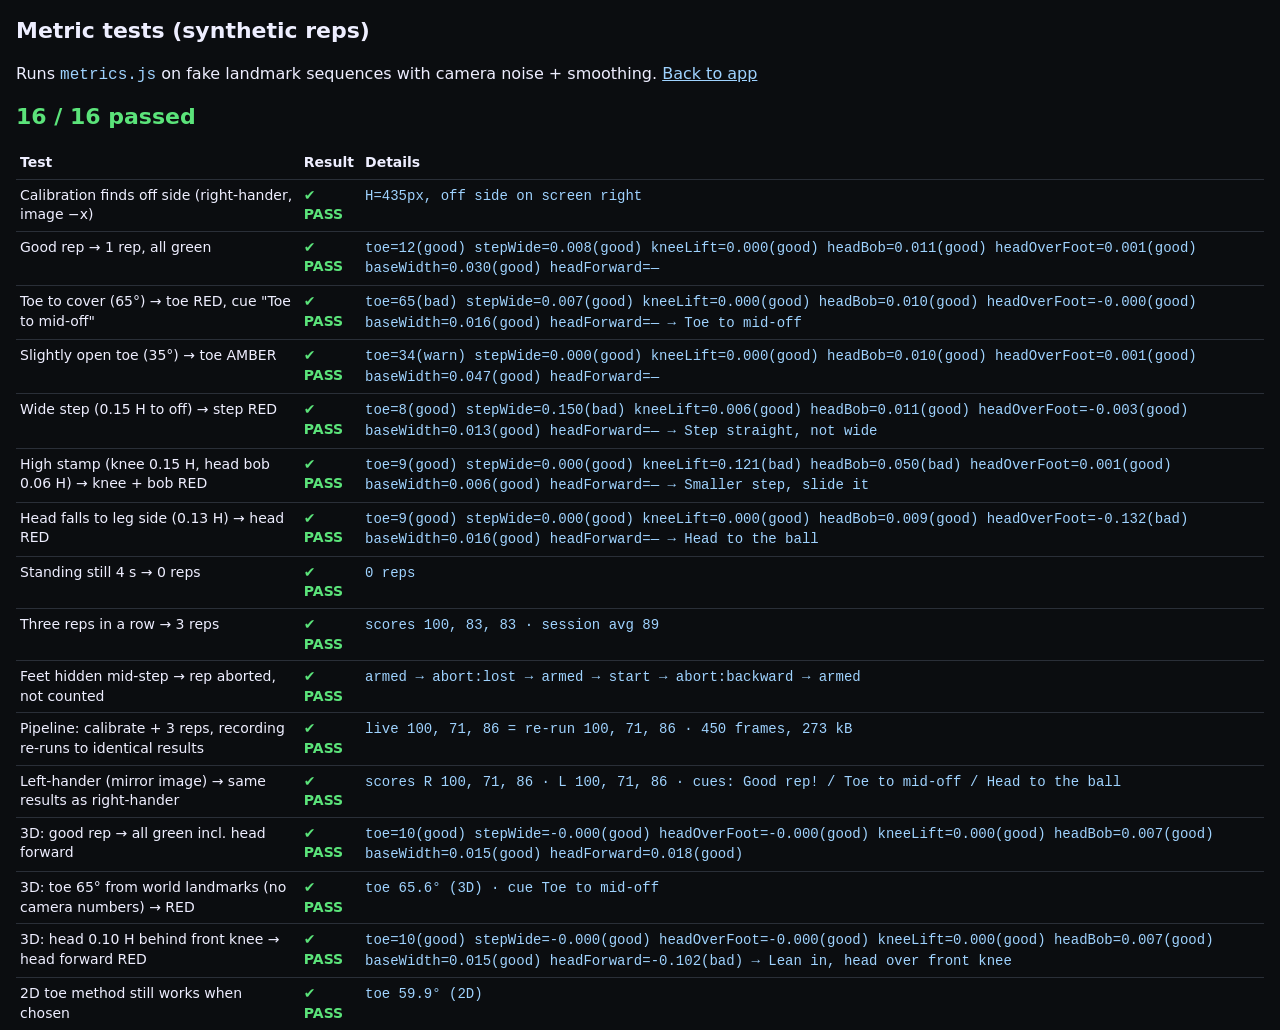
==== test.html @ 79d271a1 "Measure toe angle in 3D and add a head-forward check - Toe angle now uses MediaPipe world landmarks " ====
<!doctype html>
<html lang="en">
<head>
<meta charset="utf-8">
<meta name="viewport" content="width=device-width, initial-scale=1">
<title>Shadow Mirror — metric tests</title>
<style>
  body { font: 16px/1.4 system-ui, sans-serif; background: #0b0d10; color: #eef; margin: 0; padding: 16px; }
  h1 { font-size: 22px; margin: 0 0 6px; }
  #sum { font-size: 22px; font-weight: 700; margin: 10px 0 14px; }
  table { border-collapse: collapse; width: 100%; font-size: 14px; }
  td, th { border-bottom: 1px solid #2a2f38; padding: 6px 4px; text-align: left; vertical-align: top; }
  .pass { color: #5be37a; font-weight: 700; }
  .fail { color: #ff5a5a; font-weight: 700; }
  code { color: #9fd3ff; }
  a { color: #9fd3ff; }
</style>
</head>
<body>
<h1>Metric tests (synthetic reps)</h1>
<p>Runs <code>metrics.js</code> on fake landmark sequences with camera noise + smoothing. <a href="./">Back to app</a></p>
<div id="sum">Running…</div>
<table><thead><tr><th>Test</th><th>Result</th><th>Details</th></tr></thead><tbody id="rows"></tbody></table>

<script type="module">
import { cloneDefaults } from './config.js';
import { LandmarkSmoother, LM } from './pose.js';
import { RepDetector, computeBaseline, computeRepMetrics, summarizeSession, METRICS } from './metrics.js';
import { Pipeline, Recorder, runRecording, quantizeRaw, quantizeWorld, quantizeTime, compactResult } from './pipeline.js';

const W = 480, H_IMG = 640, FPS = 30;
const cfg = cloneDefaults();
const K = cfg.camHeightM / cfg.camDistM;

// seeded random so results are repeatable
let seed = 7;
const rnd = () => { seed = (seed * 16807) % 2147483647; return seed / 2147483647; };
const gauss = () => { let u = 0, v = 0; while (!u) u = rnd(); while (!v) v = rnd(); return Math.sqrt(-2 * Math.log(u)) * Math.cos(2 * Math.PI * v); };
const smooth = (x) => { x = Math.max(0, Math.min(1, x)); return x * x * (3 - 2 * x); };
const lerp = (a, b, t) => a + (b - a) * t;

// Right-hander stance in the RAW camera image: off side is image −x.
const OFF = -1;
const STANCE = {
  nose: [250, 130], lsh: [245, 200], rsh: [256, 205], lhip: [245, 330], rhip: [256, 335],
  lknee: [240, 430], rknee: [258, 415], lank: [238, 520], rank: [260, 495],
};
const FOOT_L = 38;  // foot length in px (sideways scale)
const HEIGHT = ((525 + 499) / 2 - 130) / 0.88; // matches metrics.js body-height formula

/** one pose; ph = step progress 0..1; opts = fault sizes (in H or degrees) */
function pose(ph, o, visKill = false) {
  const s = smooth(ph), bump = Math.sin(Math.PI * Math.max(0, Math.min(1, ph)));
  const fwd = 40 * s;                          // px towards camera (down the image)
  const lat = (o.lat || 0) * HEIGHT * OFF * s; // sideways (+lat = off side)
  const liftAnk = (0.03 + 0.6 * (o.knee || 0.02)) * HEIGHT * bump;
  const liftKnee = (o.knee || 0.02) * HEIGHT * bump;
  const lank = [STANCE.lank[0] + lat, STANCE.lank[1] + fwd - liftAnk];
  const lknee = [STANCE.lknee[0] + lat * 0.9, STANCE.lknee[1] + fwd * 0.5 - liftKnee];
  // foot angle: 90° (stance, toe to off) → o.toe at landing
  const phi = (lerp(90, o.toe ?? 10, s) * Math.PI) / 180;
  const fdx = Math.sin(phi) * FOOT_L * OFF, fdy = Math.cos(phi) * FOOT_L * K;
  const lheel = [lank[0] - fdx * 0.37, lank[1] + 5 - fdy * 0.37];
  const ltoe = [lheel[0] + fdx, lheel[1] + fdy];
  const footMid = (lknee[0] + lank[0]) / 2;
  const noseX0 = STANCE.nose[0];
  const noseX1 = footMid + (o.head ?? 0.0) * HEIGHT * OFF;
  const nose = [lerp(noseX0, noseX1, s), STANCE.nose[1] + 10 * s - (o.bob || 0) * HEIGHT * bump];
  const shift = nose[0] - noseX0;
  const P = {
    0: nose, 11: [STANCE.lsh[0] + shift * 0.8, STANCE.lsh[1] + 8 * s], 12: [STANCE.rsh[0] + shift * 0.8, STANCE.rsh[1] + 8 * s],
    23: [STANCE.lhip[0] + shift * 0.5, STANCE.lhip[1] + 10 * s], 24: [STANCE.rhip[0] + shift * 0.5, STANCE.rhip[1] + 8 * s],
    25: lknee, 26: STANCE.rknee, 27: lank, 28: STANCE.rank,
    29: lheel, 30: [274, 499], 31: ltoe, 32: [236, 502],
  };
  const out = [];
  for (let i = 0; i < 33; i++) {
    const p = P[i] || [nose[0] + ((i % 5) - 2) * 6, nose[1] + 20 + i];
    out.push({ x: (p[0] + gauss() * 1.5) / W, y: (p[1] + gauss() * 1.5) / H_IMG, visibility: visKill && i >= 25 ? 0.1 : 0.95 });
  }
  return out;
}

/**
 * MediaPipe-style WORLD landmarks (metres, origin between the hips, y down,
 * smaller z = closer to the camera) for the same pose. Front foot turns from
 * 90° (stance, toe to the off side) to o.toe; head ends o.lean H ahead of the knee.
 */
const BODY_M = 1.75;
function worldPose(ph, o) {
  const s = smooth(ph);
  const img = (p) => [((p[0] - 250) / HEIGHT) * BODY_M, ((p[1] - 330) / HEIGHT) * BODY_M];
  const phi = (lerp(90, o.toe ?? 10, s) * Math.PI) / 180;
  const heelZ = -0.30 * s, kneeZ = -0.22 * s;
  const noseZ = kneeZ - (o.lean ?? 0.02) * BODY_M * s;
  const P = {};
  for (const [i, p] of Object.entries({ 0: STANCE.nose, 11: STANCE.lsh, 12: STANCE.rsh, 23: STANCE.lhip, 24: STANCE.rhip,
    25: STANCE.lknee, 26: STANCE.rknee, 27: STANCE.lank, 28: STANCE.rank, 29: [STANCE.lank[0], 525], 30: [274, 499], 31: [STANCE.lank[0] - 38, 522], 32: [236, 502] })) {
    const [x, y] = img(p); P[i] = { x, y, z: 0 };
  }
  P[0].z = noseZ; P[25].z = kneeZ; P[27].z = heelZ + 0.05; P[29].z = heelZ;
  P[31] = { x: P[29].x + Math.sin(phi) * 0.25 * OFF, y: P[29].y, z: heelZ - Math.cos(phi) * 0.25 };
  const out = [];
  for (let i = 0; i < 33; i++) {
    const p = P[i] || { x: 0, y: -0.5, z: 0 };
    out.push({ x: p.x + gauss() * 0.005, y: p.y + gauss() * 0.005, z: p.z + gauss() * 0.01 });
  }
  return out;
}

/** timeline = list of segments [{type:'still'|'step'|'back', dur, opts}] */
function makeFrames(timeline, killAt = null) {
  const frames = [];
  let t = 0, ph = 0, opts = {};
  const sm = new LandmarkSmoother(cfg.smoothing);
  for (const seg of timeline) {
    if (seg.opts) opts = seg.opts;
    const n = Math.round(seg.dur * FPS);
    for (let i = 0; i < n; i++) {
      if (seg.type === 'step') ph = (i + 1) / n;
      if (seg.type === 'back') ph = 1 - (i + 1) / n;
      const kill = killAt && t >= killAt[0] && t < killAt[1];
      const raw = pose(ph, opts, kill);
      const lm = sm.apply(raw, t, W, H_IMG);
      const ok = [0, 23, 24, 25, 27, 29, 31].every((k) => lm[k].v >= cfg.visibilityMin);
      frames.push({ t, lm, ok, w: W, h: H_IMG });
      t += 1 / FPS;
    }
  }
  return frames;
}

function run(timeline, killAt) {
  const frames = makeFrames(timeline, killAt);
  const calib = frames.filter((f) => f.t < 0.9);
  const base = computeBaseline(calib, cfg);
  const det = new RepDetector(cfg, base.heightPx);
  const reps = [], events = [];
  for (const f of frames) {
    const e = det.update(f);
    if (!e) continue;
    events.push(e.type + (e.reason ? ':' + e.reason : ''));
    if (e.type === 'rep') reps.push(computeRepMetrics(e.rep, base, cfg));
  }
  return { base, reps, events };
}

const oneRep = (opts) => [
  { type: 'still', dur: 1.2, opts }, { type: 'step', dur: 0.45 }, { type: 'still', dur: 1.0 },
  { type: 'back', dur: 0.45 }, { type: 'still', dur: 1.0 },
];

const fmt = (m) => Object.entries(m).map(([k, v]) => v ? `${k}=${v.value.toFixed(k === 'toe' ? 0 : 3)}(${v.grade})` : `${k}=—`).join(' ');

const tests = [];
function test(name, fn) { tests.push({ name, fn }); }
function expect(cond, msg) { if (!cond) throw new Error(msg); }

test('Calibration finds off side (right-hander, image −x)', () => {
  const { base } = run(oneRep({}));
  expect(base.offSign === -1 && base.offSource === 'feet', `offSign=${base.offSign} (${base.offSource})`);
  return `H=${base.heightPx.toFixed(0)}px, off side on screen ${base.offScreenSide}`;
});

test('Good rep → 1 rep, all green', () => {
  const { reps, events } = run(oneRep({ toe: 10, lat: 0.01, knee: 0.02, bob: 0.005, head: 0.0 }));
  expect(reps.length === 1, `reps=${reps.length} events=${events}`);
  const r = reps[0];
  const bad = Object.entries(r.metrics).filter(([, v]) => v && v.grade !== 'good');
  expect(!bad.length, 'not green: ' + fmt(r.metrics));
  expect(r.cue === 'Good rep!', 'cue=' + r.cue);
  return fmt(r.metrics);
});

test('Toe to cover (65°) → toe RED, cue "Toe to mid-off"', () => {
  const { reps } = run(oneRep({ toe: 65, lat: 0.01, knee: 0.02, bob: 0.005 }));
  expect(reps.length === 1, 'reps=' + reps.length);
  const r = reps[0];
  expect(r.metrics.toe.grade === 'bad', fmt(r.metrics));
  expect(Math.abs(r.metrics.toe.value - 65) < 10, 'angle off by >10°: ' + r.metrics.toe.value.toFixed(1));
  expect(r.cue === 'Toe to mid-off', 'cue=' + r.cue);
  return fmt(r.metrics) + ' → ' + r.cue;
});

test('Slightly open toe (35°) → toe AMBER', () => {
  const { reps } = run(oneRep({ toe: 35 }));
  expect(reps.length === 1, 'reps=' + reps.length);
  expect(reps[0].metrics.toe.grade === 'warn', fmt(reps[0].metrics));
  return fmt(reps[0].metrics);
});

test('Wide step (0.15 H to off) → step RED', () => {
  const { reps } = run(oneRep({ toe: 10, lat: 0.15, head: 0 }));
  expect(reps.length === 1, 'reps=' + reps.length);
  const r = reps[0];
  expect(r.metrics.stepWide.grade === 'bad' && r.metrics.stepWide.dir === 'off', fmt(r.metrics));
  expect(r.cue === 'Step straight, not wide', 'cue=' + r.cue);
  return fmt(r.metrics) + ' → ' + r.cue;
});

test('High stamp (knee 0.15 H, head bob 0.06 H) → knee + bob RED', () => {
  const { reps } = run(oneRep({ toe: 10, knee: 0.15, bob: 0.06 }));
  expect(reps.length === 1, 'reps=' + reps.length);
  const r = reps[0];
  expect(r.metrics.kneeLift.grade === 'bad', fmt(r.metrics));
  expect(r.metrics.headBob.grade === 'bad', fmt(r.metrics));
  expect(r.cue === 'Smaller step, slide it', 'cue=' + r.cue);
  return fmt(r.metrics) + ' → ' + r.cue;
});

test('Head falls to leg side (0.13 H) → head RED', () => {
  const { reps } = run(oneRep({ toe: 10, head: -0.13 }));
  expect(reps.length === 1, 'reps=' + reps.length);
  const r = reps[0];
  expect(r.metrics.headOverFoot.grade === 'bad' && r.metrics.headOverFoot.dir === 'leg', fmt(r.metrics));
  expect(r.cue === 'Head to the ball', 'cue=' + r.cue);
  return fmt(r.metrics) + ' → ' + r.cue;
});

test('Standing still 4 s → 0 reps', () => {
  const { reps } = run([{ type: 'still', dur: 4, opts: {} }]);
  expect(reps.length === 0, 'reps=' + reps.length);
  return '0 reps';
});

test('Three reps in a row → 3 reps', () => {
  const tl = [...oneRep({ toe: 10 }), ...oneRep({ toe: 60 }), ...oneRep({ toe: 10, lat: 0.15 })];
  const { reps, events } = run(tl);
  expect(reps.length === 3, `reps=${reps.length} events=${events}`);
  const s = summarizeSession(reps.map((r) => ({ ...r })));
  return `scores ${reps.map((r) => r.score).join(', ')} · session avg ${s.avgScore}`;
});

test('Feet hidden mid-step → rep aborted, not counted', () => {
  const { reps, events } = run(oneRep({ toe: 10 }), [1.35, 1.6]);
  expect(reps.length === 0, `reps=${reps.length} events=${events}`);
  expect(events.some((e) => e.startsWith('abort')), 'no abort: ' + events);
  return events.join(' → ');
});

// ---------------------------------------------------------------------------
// Full pipeline tests (calibration → reps), as the live app runs it.
// ---------------------------------------------------------------------------
const IDS = METRICS.map((m) => m.id);
const MIRROR = { 1: 4, 2: 5, 3: 6, 7: 8, 9: 10, 11: 12, 13: 14, 15: 16, 17: 18, 19: 20, 21: 22, 23: 24, 25: 26, 27: 28, 29: 30, 31: 32 };
for (const [a, b] of Object.entries(MIRROR)) MIRROR[b] = +a;
/** A left-hander is the mirror image of a right-hander: swap left/right points and flip x. */
const mirrorRaw = (raw) => raw.map((_, i) => { const p = raw[MIRROR[i] ?? i]; return { ...p, x: 1 - p.x }; });
const mirrorWorld = (w) => w.map((_, i) => { const p = w[MIRROR[i] ?? i]; return { ...p, x: -p.x }; });

/** Raw (unsmoothed) frames for a timeline, like MediaPipe would give. */
function rawFrames(timeline) {
  const out = [];
  let t = 0, ph = 0, opts = {};
  for (const seg of timeline) {
    if (seg.opts) opts = seg.opts;
    const n = Math.round(seg.dur * FPS);
    for (let i = 0; i < n; i++) {
      if (seg.type === 'step') ph = (i + 1) / n;
      if (seg.type === 'back') ph = 1 - (i + 1) / n;
      out.push({ t: quantizeTime(t), raw: quantizeRaw(pose(ph, opts)), world: quantizeWorld(worldPose(ph, opts)) });
      t += 1 / FPS;
    }
  }
  return out;
}
function runPipeline(frames, settings, rec = null) {
  const p = new Pipeline(settings);
  const res = [];
  let calibrated = null;
  for (const f of frames) {
    if (rec) rec.frame(f.raw, f.world, f.t, W, H_IMG);
    const o = p.push(f.raw, f.world, f.t, W, H_IMG);
    if (o.calibrated) calibrated = o.calibrated;
    if (o.result) { const c = compactResult(o.result, IDS); res.push({ t: f.t, ...c }); if (rec) rec.result(f.t, c); }
  }
  return { res, calibrated };
}
const SESSION = [{ type: 'still', dur: 2.6, opts: {} },
  ...oneRep({ toe: 10 }), ...oneRep({ toe: 60, lat: 0.12 }), ...oneRep({ toe: 15, head: -0.12 })];

test('Pipeline: calibrate + 3 reps, recording re-runs to identical results', () => {
  seed = 11;
  const frames = rawFrames(SESSION);
  const rec = new Recorder(cfg);
  const live = runPipeline(frames, cfg, rec);
  expect(live.calibrated, 'never calibrated');
  expect(live.res.length === 3, 'reps=' + live.res.length);
  const file = JSON.parse(JSON.stringify(rec.data)); // as if saved and loaded again
  const again = runRecording(file, IDS, null);
  expect(again.results.length === 3, 're-run reps=' + again.results.length);
  for (let i = 0; i < 3; i++) {
    const a = live.res[i], b = again.results[i];
    expect(JSON.stringify(a.metrics) === JSON.stringify(b.metrics) && a.t === b.t, `rep ${i + 1} differs`);
  }
  return `live ${live.res.map((r) => r.score).join(', ')} = re-run ${again.results.map((r) => r.score).join(', ')} · ${rec.frameCount} frames, ${JSON.stringify(rec.data).length >> 10} kB`;
});

test('Left-hander (mirror image) → same results as right-hander', () => {
  seed = 11;
  const frames = rawFrames(SESSION);
  const right = runPipeline(frames, cfg);
  const lcfg = cloneDefaults(); lcfg.handedness = 'left';
  const left = runPipeline(frames.map((f) => ({ t: f.t, raw: mirrorRaw(f.raw), world: mirrorWorld(f.world) })), lcfg);
  expect(left.calibrated && left.calibrated.offSign === 1 && left.calibrated.offSource === 'feet', 'left offSign=' + (left.calibrated && left.calibrated.offSign));
  expect(left.res.length === right.res.length, `reps L=${left.res.length} R=${right.res.length}`);
  for (let i = 0; i < right.res.length; i++) {
    for (const id of IDS) {
      const a = right.res[i].metrics[id], b = left.res[i].metrics[id];
      expect(!!a === !!b, `${id} missing on one side`);
      if (a) expect(a.g === b.g && Math.abs(a.v - b.v) < 0.002 + Math.abs(a.v) * 0.01, `rep ${i + 1} ${id}: R ${a.v}/${a.g} vs L ${b.v}/${b.g}`);
    }
  }
  return `scores R ${right.res.map((r) => r.score).join(', ')} · L ${left.res.map((r) => r.score).join(', ')} · cues: ${left.res.map((r) => r.cue).join(' / ')}`;
});

const pipeOne = (opts, settings = cfg) => { seed = 21; return runPipeline(rawFrames([{ type: 'still', dur: 2.6, opts: {} }, ...oneRep(opts)]), settings).res; };
const fmtc = (m) => Object.entries(m).map(([k, v]) => v ? `${k}=${(+v.v).toFixed(k === 'toe' ? 0 : 3)}(${v.g})` : `${k}=—`).join(' ');

test('3D: good rep → all green incl. head forward', () => {
  const r = pipeOne({ toe: 10, lean: 0.02 });
  expect(r.length === 1, 'reps=' + r.length);
  const bad = Object.entries(r[0].metrics).filter(([, v]) => v && v.g !== 'good');
  expect(!bad.length, 'not green: ' + fmtc(r[0].metrics));
  expect(r[0].metrics.headForward, 'headForward not measured');
  return fmtc(r[0].metrics);
});

test('3D: toe 65° from world landmarks (no camera numbers) → RED', () => {
  const c = cloneDefaults(); c.camHeightM = 1.9; c.camDistM = 2.0; // wrong 2D numbers must not matter in 3D
  const r = pipeOne({ toe: 65 }, c);
  expect(r.length === 1, 'reps=' + r.length);
  const t = r[0].metrics.toe;
  expect(t.g === 'bad' && Math.abs(t.v - 65) < 8, `toe=${t.v} ${t.g}`);
  return `toe ${t.v.toFixed(1)}° (3D) · cue ${r[0].cue}`;
});

test('3D: head 0.10 H behind front knee → head forward RED', () => {
  const r = pipeOne({ toe: 10, lean: -0.10 });
  expect(r.length === 1, 'reps=' + r.length);
  const h = r[0].metrics.headForward;
  expect(h && h.g === 'bad' && h.v < -0.07, 'headForward=' + JSON.stringify(h));
  expect(r[0].cue === 'Lean in, head over front knee', 'cue=' + r[0].cue);
  return fmtc(r[0].metrics) + ' → ' + r[0].cue;
});

test('2D toe method still works when chosen', () => {
  const c = cloneDefaults(); c.toeMethod = '2d';
  const r = pipeOne({ toe: 65 }, c);
  expect(r.length === 1 && r[0].metrics.toe.g === 'bad', 'toe=' + JSON.stringify(r[0] && r[0].metrics.toe));
  return `toe ${r[0].metrics.toe.v.toFixed(1)}° (2D)`;
});

const rows = document.getElementById('rows');
let pass = 0;
for (const t of tests) {
  let ok = true, detail = '';
  try { detail = t.fn() || ''; } catch (e) { ok = false; detail = e.message; console.error(t.name, e); }
  if (ok) pass++;
  const tr = document.createElement('tr');
  tr.innerHTML = `<td>${t.name}</td><td class="${ok ? 'pass' : 'fail'}">${ok ? '✔ PASS' : '✘ FAIL'}</td><td><code></code></td>`;
  tr.querySelector('code').textContent = detail;
  rows.appendChild(tr);
}
const sum = document.getElementById('sum');
sum.textContent = `${pass} / ${tests.length} passed`;
sum.className = pass === tests.length ? 'pass' : 'fail';
document.title = `${pass === tests.length ? 'PASS' : 'FAIL'} ${pass}/${tests.length}`;
</script>
</body>
</html>
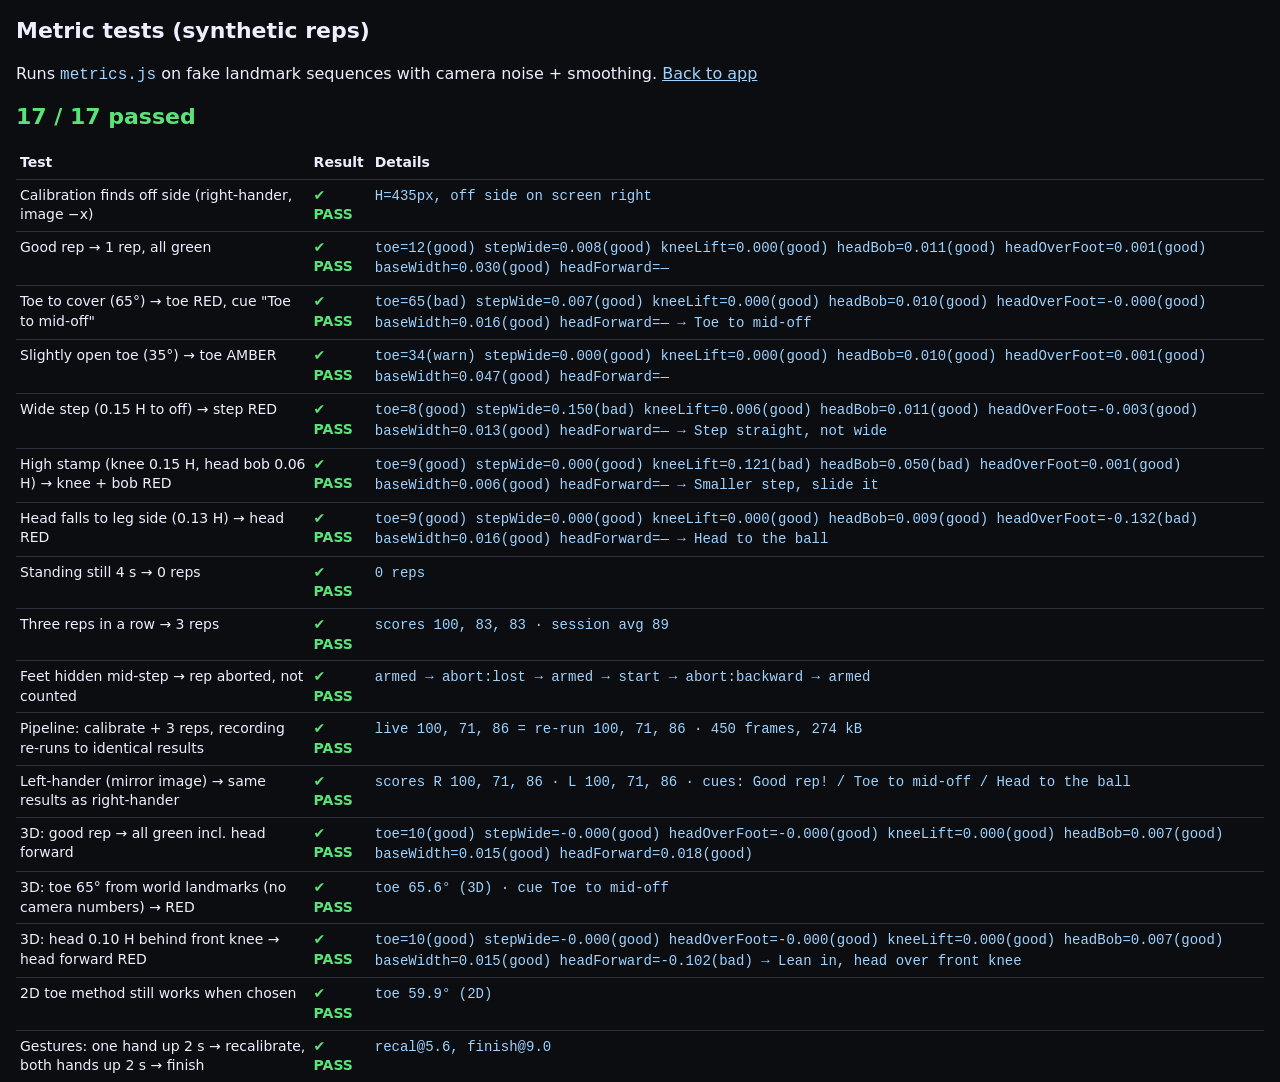
==== commit fe5c8d56: "Back camera option and hands-free use - Settings → Camera: Front or Back. Back is sharper in dim lig" ====
--- a/test.html
+++ b/test.html
@@ -351,6 +351,29 @@
   return `toe ${r[0].metrics.toe.v.toFixed(1)}° (2D)`;
 });
 
+test('Gestures: one hand up 2 s → recalibrate, both hands up 2 s → finish', () => {
+  seed = 31;
+  const frames = rawFrames([{ type: 'still', dur: 2.6, opts: {} }, { type: 'still', dur: 7, opts: {} }]);
+  const raise = (f, both) => { const n = f.raw[0]; f.raw[16] = { ...f.raw[16], y: n.y - 0.08, visibility: 0.95 }; if (both) f.raw[15] = { ...f.raw[15], y: n.y - 0.08, visibility: 0.95 }; };
+  for (const f of frames) {
+    if (f.t >= 3.5 && f.t < 6.0) raise(f, false);   // one hand: recalibrate
+    if (f.t >= 7.0 && f.t < 9.5) raise(f, true);    // both: finish
+  }
+  const p = new Pipeline(cfg);
+  const fired = [];
+  for (const f of frames) {
+    const o = p.push(f.raw, f.world, f.t, W, H_IMG);
+    if (o.gesture && o.gesture.fire) fired.push(`${o.gesture.kind}@${f.t.toFixed(1)}`);
+  }
+  expect(fired.length === 2 && fired[0].startsWith('recal') && fired[1].startsWith('finish'), 'fired: ' + fired.join(', '));
+  const off = cloneDefaults(); off.gestures = false;
+  const p2 = new Pipeline(off);
+  let any = false;
+  for (const f of frames) { const o = p2.push(f.raw, f.world, f.t, W, H_IMG); if (o.gesture) any = true; }
+  expect(!any, 'gesture fired with gestures off');
+  return fired.join(', ');
+});
+
 const rows = document.getElementById('rows');
 let pass = 0;
 for (const t of tests) {
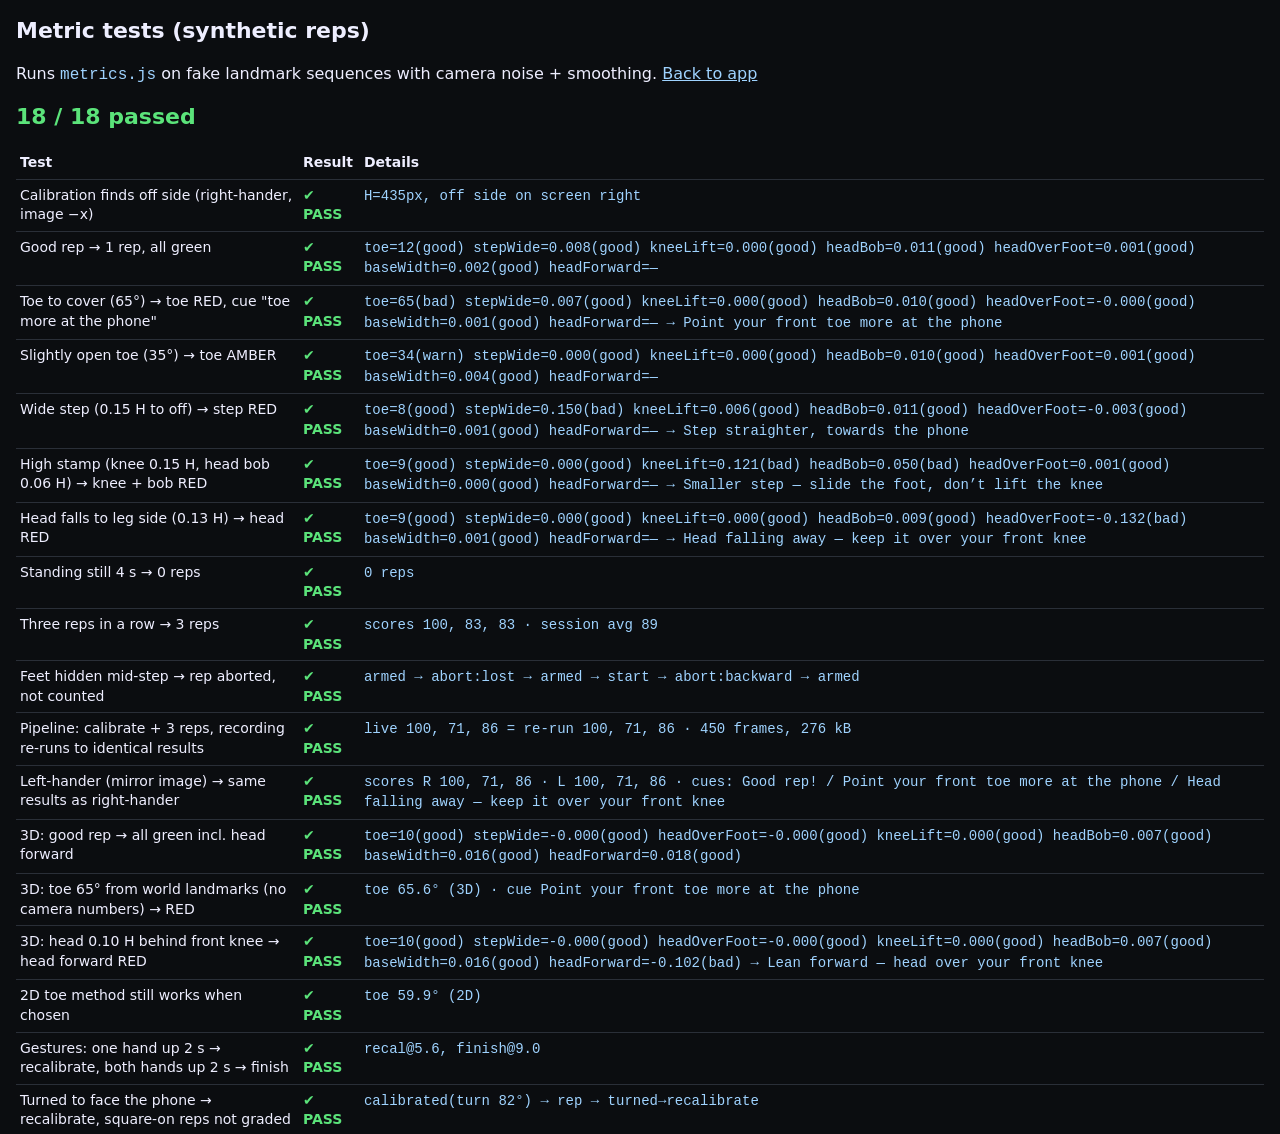
==== commit 1c4ea310: "Fixes from the first real recording: side-on check, clearer cues, 3D base From the 31 Oct session (1" ====
--- a/test.html
+++ b/test.html
@@ -99,6 +99,10 @@
     const [x, y] = img(p); P[i] = { x, y, z: 0 };
   }
   P[0].z = noseZ; P[25].z = kneeZ; P[27].z = heelZ + 0.05; P[29].z = heelZ;
+  // side-on stance: front (left) shoulder nearer the camera; o.square = chest turned to the camera
+  P[11].z = o.square ? 0 : -0.16; P[12].z = o.square ? 0 : 0.16;
+  if (o.square) { P[11].x = 0.18; P[12].x = -0.18; }
+  P[28].z = 0.25; // back ankle behind the front one
   P[31] = { x: P[29].x + Math.sin(phi) * 0.25 * OFF, y: P[29].y, z: heelZ - Math.cos(phi) * 0.25 };
   const out = [];
   for (let i = 0; i < 33; i++) {
@@ -172,13 +176,13 @@
   return fmt(r.metrics);
 });
 
-test('Toe to cover (65°) → toe RED, cue "Toe to mid-off"', () => {
+test('Toe to cover (65°) → toe RED, cue "toe more at the phone"', () => {
   const { reps } = run(oneRep({ toe: 65, lat: 0.01, knee: 0.02, bob: 0.005 }));
   expect(reps.length === 1, 'reps=' + reps.length);
   const r = reps[0];
   expect(r.metrics.toe.grade === 'bad', fmt(r.metrics));
   expect(Math.abs(r.metrics.toe.value - 65) < 10, 'angle off by >10°: ' + r.metrics.toe.value.toFixed(1));
-  expect(r.cue === 'Toe to mid-off', 'cue=' + r.cue);
+  expect(r.cue === 'Point your front toe more at the phone', 'cue=' + r.cue);
   return fmt(r.metrics) + ' → ' + r.cue;
 });
 
@@ -194,7 +198,7 @@
   expect(reps.length === 1, 'reps=' + reps.length);
   const r = reps[0];
   expect(r.metrics.stepWide.grade === 'bad' && r.metrics.stepWide.dir === 'off', fmt(r.metrics));
-  expect(r.cue === 'Step straight, not wide', 'cue=' + r.cue);
+  expect(r.cue === 'Step straighter, towards the phone', 'cue=' + r.cue);
   return fmt(r.metrics) + ' → ' + r.cue;
 });
 
@@ -204,7 +208,7 @@
   const r = reps[0];
   expect(r.metrics.kneeLift.grade === 'bad', fmt(r.metrics));
   expect(r.metrics.headBob.grade === 'bad', fmt(r.metrics));
-  expect(r.cue === 'Smaller step, slide it', 'cue=' + r.cue);
+  expect(r.cue === 'Smaller step — slide the foot, don’t lift the knee', 'cue=' + r.cue);
   return fmt(r.metrics) + ' → ' + r.cue;
 });
 
@@ -213,7 +217,7 @@
   expect(reps.length === 1, 'reps=' + reps.length);
   const r = reps[0];
   expect(r.metrics.headOverFoot.grade === 'bad' && r.metrics.headOverFoot.dir === 'leg', fmt(r.metrics));
-  expect(r.cue === 'Head to the ball', 'cue=' + r.cue);
+  expect(r.cue === 'Head falling away — keep it over your front knee', 'cue=' + r.cue);
   return fmt(r.metrics) + ' → ' + r.cue;
 });
 
@@ -340,7 +344,7 @@
   expect(r.length === 1, 'reps=' + r.length);
   const h = r[0].metrics.headForward;
   expect(h && h.g === 'bad' && h.v < -0.07, 'headForward=' + JSON.stringify(h));
-  expect(r[0].cue === 'Lean in, head over front knee', 'cue=' + r[0].cue);
+  expect(r[0].cue === 'Lean forward — head over your front knee', 'cue=' + r[0].cue);
   return fmtc(r[0].metrics) + ' → ' + r[0].cue;
 });
 
@@ -372,6 +376,27 @@
   for (const f of frames) { const o = p2.push(f.raw, f.world, f.t, W, H_IMG); if (o.gesture) any = true; }
   expect(!any, 'gesture fired with gestures off');
   return fired.join(', ');
+});
+
+test('Turned to face the phone → recalibrate, square-on reps not graded', () => {
+  seed = 41;
+  const side = rawFrames([{ type: 'still', dur: 2.6, opts: {} }, ...oneRep({ toe: 10 })]);
+  const sq = rawFrames([{ type: 'still', dur: 3, opts: { square: true } }, ...oneRep({ toe: 10, square: true })]);
+  const t0 = side[side.length - 1].t + 1 / FPS;
+  const frames = side.concat(sq.map((f) => ({ ...f, t: quantizeTime(f.t + t0) })));
+  const p = new Pipeline(cfg);
+  const log = [];
+  let reps = 0;
+  for (const f of frames) {
+    const o = p.push(f.raw, f.world, f.t, W, H_IMG);
+    if (o.calibrated) log.push(`calibrated(turn ${o.calibrated.turn.toFixed(0)}°)`);
+    if (o.turned) log.push('turned→recalibrate');
+    if (o.result) { reps++; log.push('rep'); }
+  }
+  expect(reps === 1, 'reps=' + reps + ' ' + log.join(' → '));
+  expect(log.includes('turned→recalibrate'), log.join(' → '));
+  expect(p.phase !== 'live', 'calibrated while square-on: ' + log.join(' → '));
+  return log.join(' → ');
 });
 
 const rows = document.getElementById('rows');
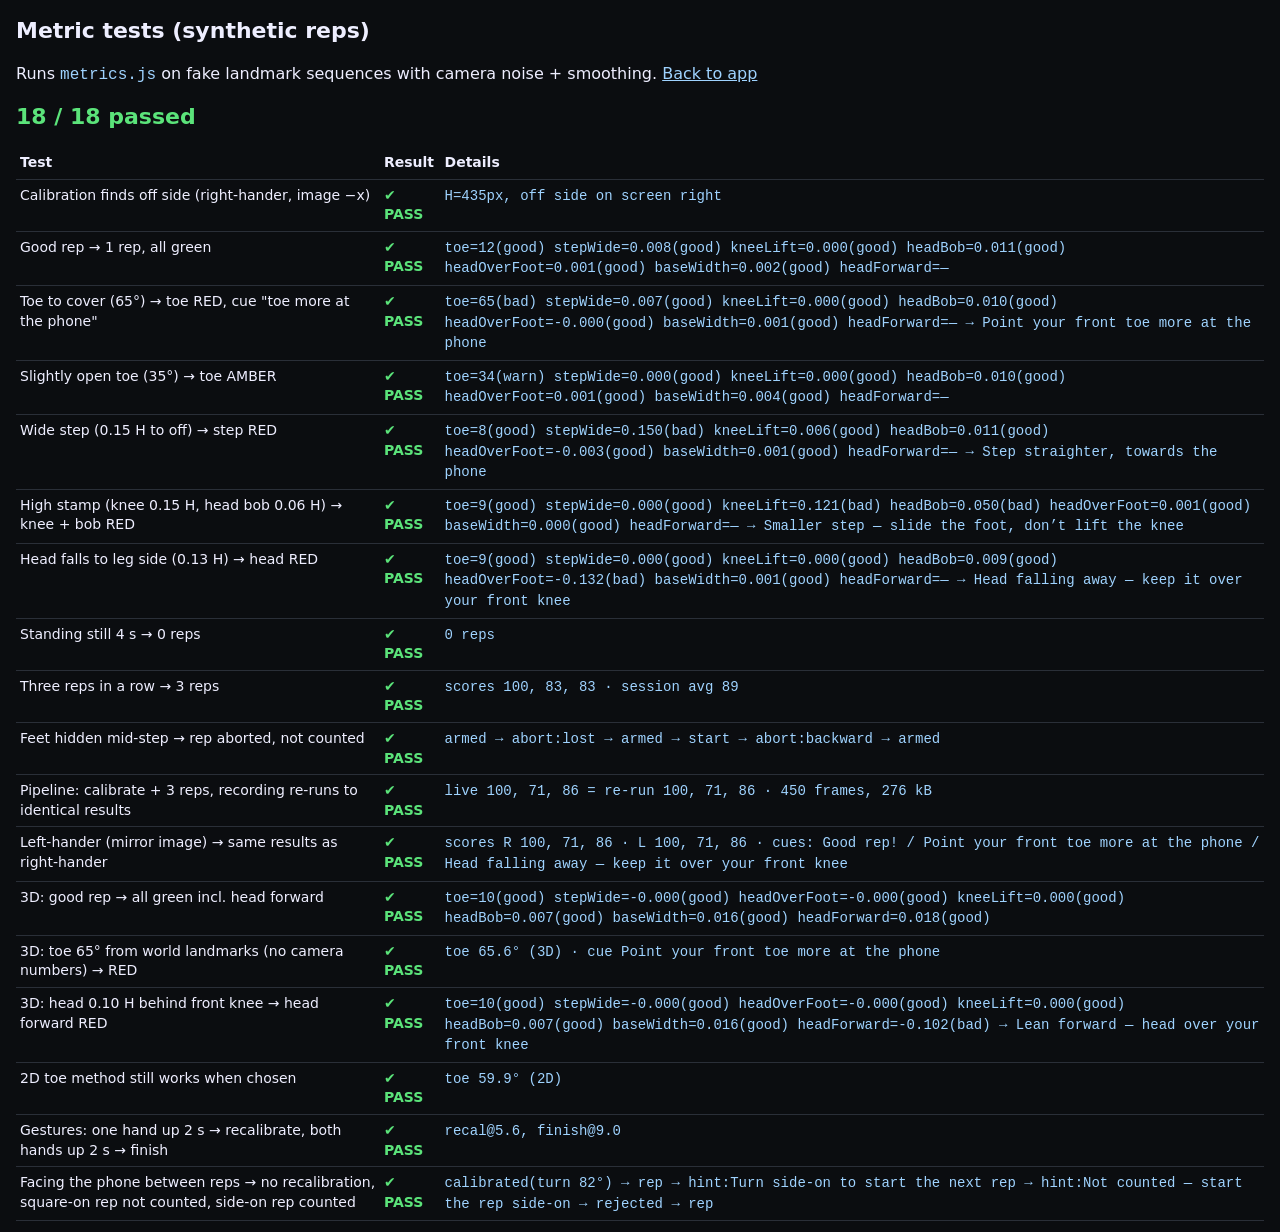
==== commit 60d9e93d: "Stop recalibrating after every rep; reject implausible reps; session clock From the second real sess" ====
--- a/test.html
+++ b/test.html
@@ -378,24 +378,26 @@
   return fired.join(', ');
 });
 
-test('Turned to face the phone → recalibrate, square-on reps not graded', () => {
+test('Facing the phone between reps → no recalibration, square-on rep not counted, side-on rep counted', () => {
   seed = 41;
   const side = rawFrames([{ type: 'still', dur: 2.6, opts: {} }, ...oneRep({ toe: 10 })]);
-  const sq = rawFrames([{ type: 'still', dur: 3, opts: { square: true } }, ...oneRep({ toe: 10, square: true })]);
-  const t0 = side[side.length - 1].t + 1 / FPS;
-  const frames = side.concat(sq.map((f) => ({ ...f, t: quantizeTime(f.t + t0) })));
+  const sq = rawFrames([{ type: 'still', dur: 4, opts: { square: true } }, ...oneRep({ toe: 10, square: true })]);
+  const back = rawFrames([{ type: 'still', dur: 1.5, opts: {} }, ...oneRep({ toe: 10 })]);
+  let t0 = 0;
+  const join = (arr) => { const out = arr.map((f) => ({ ...f, t: quantizeTime(f.t + t0) })); t0 = out[out.length - 1].t + 1 / FPS; return out; };
+  const frames = [...join(side), ...join(sq), ...join(back)];
   const p = new Pipeline(cfg);
   const log = [];
-  let reps = 0;
   for (const f of frames) {
     const o = p.push(f.raw, f.world, f.t, W, H_IMG);
     if (o.calibrated) log.push(`calibrated(turn ${o.calibrated.turn.toFixed(0)}°)`);
-    if (o.turned) log.push('turned→recalibrate');
-    if (o.result) { reps++; log.push('rep'); }
-  }
-  expect(reps === 1, 'reps=' + reps + ' ' + log.join(' → '));
-  expect(log.includes('turned→recalibrate'), log.join(' → '));
-  expect(p.phase !== 'live', 'calibrated while square-on: ' + log.join(' → '));
+    if (o.msg && /side-on/.test(o.msg.text)) log.push('hint:' + o.msg.text);
+    if (o.rejected) log.push('rejected');
+    if (o.result) log.push('rep');
+  }
+  const calibs = log.filter((x) => x.startsWith('calibrated')).length;
+  expect(calibs === 1, 'recalibrated: ' + log.join(' → '));
+  expect(log.filter((x) => x === 'rep').length === 2, log.join(' → '));
   return log.join(' → ');
 });
 
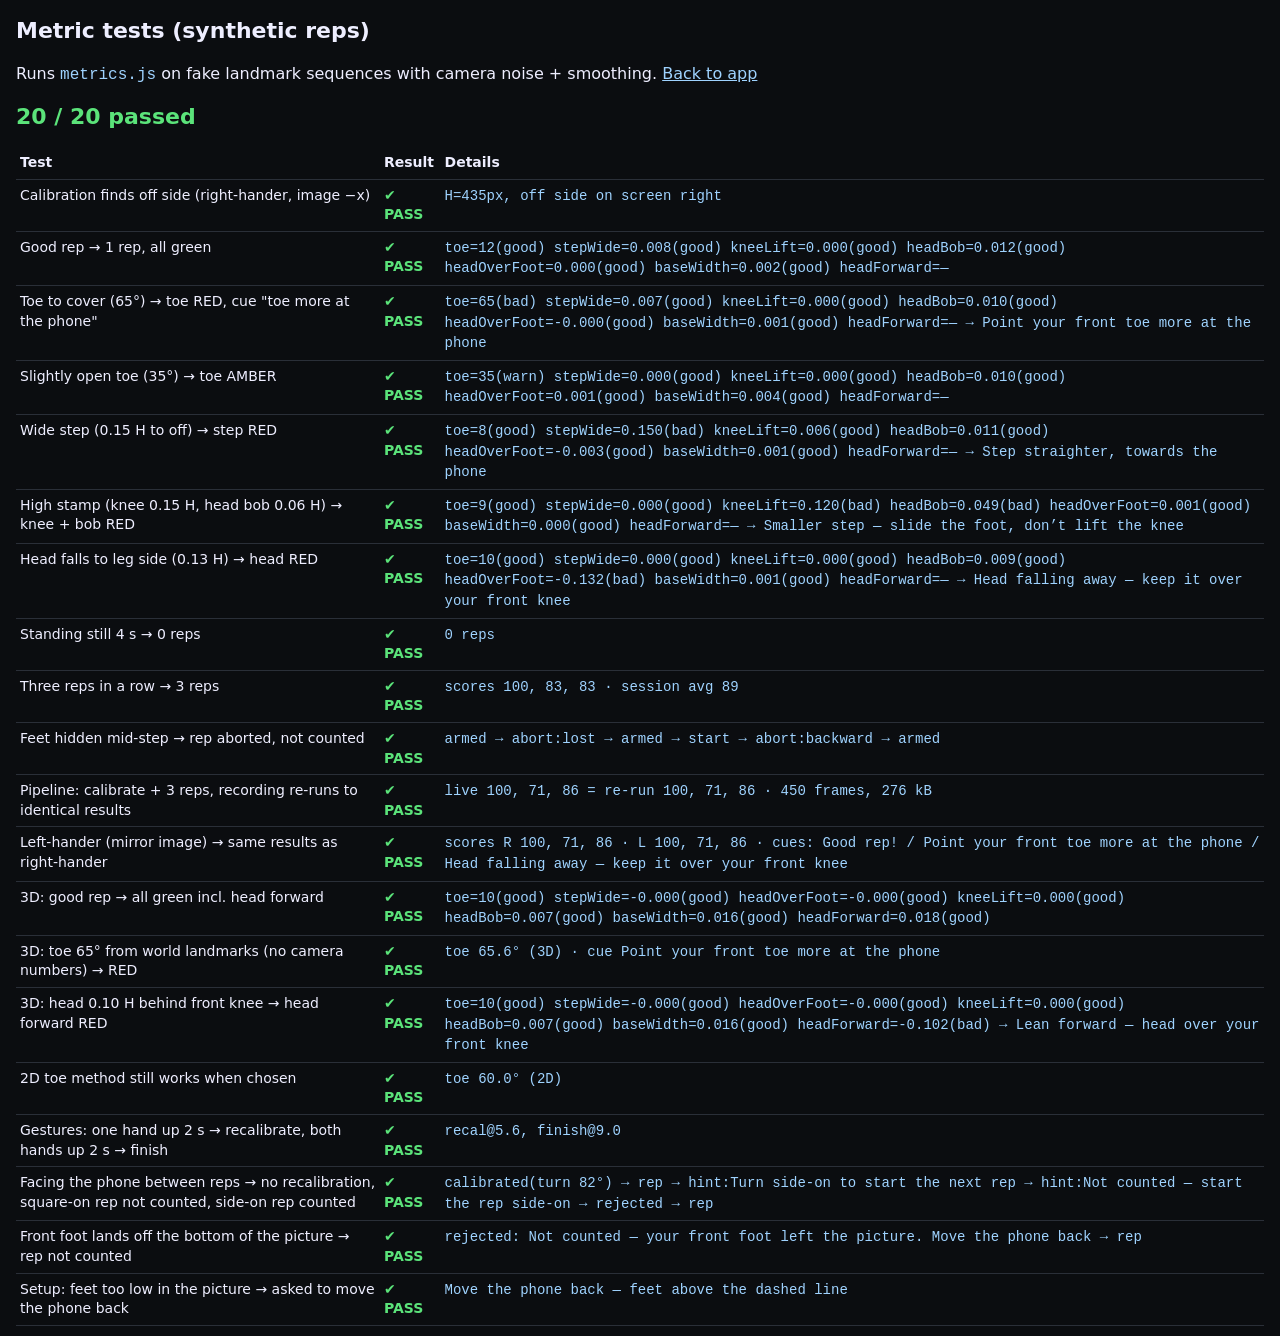
==== commit 0dc3fcb7: "Feet must stay in the picture: stricter framing, off-screen landings not graded The 20:34 screen rec" ====
--- a/test.html
+++ b/test.html
@@ -28,7 +28,7 @@
 import { RepDetector, computeBaseline, computeRepMetrics, summarizeSession, METRICS } from './metrics.js';
 import { Pipeline, Recorder, runRecording, quantizeRaw, quantizeWorld, quantizeTime, compactResult } from './pipeline.js';
 
-const W = 480, H_IMG = 640, FPS = 30;
+const W = 480, H_IMG = 760, FPS = 30; // room below the feet, as the setup check now requires
 const cfg = cloneDefaults();
 const K = cfg.camHeightM / cfg.camDistM;
 
@@ -51,7 +51,7 @@
 /** one pose; ph = step progress 0..1; opts = fault sizes (in H or degrees) */
 function pose(ph, o, visKill = false) {
   const s = smooth(ph), bump = Math.sin(Math.PI * Math.max(0, Math.min(1, ph)));
-  const fwd = 40 * s;                          // px towards camera (down the image)
+  const fwd = (o.fwd ?? 40) * s;               // px towards camera (down the image)
   const lat = (o.lat || 0) * HEIGHT * OFF * s; // sideways (+lat = off side)
   const liftAnk = (0.03 + 0.6 * (o.knee || 0.02)) * HEIGHT * bump;
   const liftKnee = (o.knee || 0.02) * HEIGHT * bump;
@@ -401,6 +401,30 @@
   return log.join(' → ');
 });
 
+test('Front foot lands off the bottom of the picture → rep not counted', () => {
+  seed = 51;
+  const frames = rawFrames([{ type: 'still', dur: 2.6, opts: {} }, ...oneRep({ toe: 10, fwd: 220 }), ...oneRep({ toe: 10 })]);
+  const p = new Pipeline(cfg);
+  const log = [];
+  for (const f of frames) {
+    const o = p.push(f.raw, f.world, f.t, W, H_IMG);
+    if (o.rejected) log.push('rejected: ' + o.rejected);
+    if (o.result) log.push('rep');
+  }
+  expect(log.length === 2 && log[0].includes('left the picture') && log[1] === 'rep', log.join(' → '));
+  return log.join(' → ');
+});
+
+test('Setup: feet too low in the picture → asked to move the phone back', () => {
+  const frames = rawFrames([{ type: 'still', dur: 1, opts: {} }]);
+  const low = frames.map((f) => ({ ...f, raw: f.raw.map((q) => ({ ...q, y: q.y + 0.12 })) }));
+  const p = new Pipeline(cfg);
+  let m = '';
+  for (const f of low) { const o = p.push(f.raw, f.world, f.t, W, H_IMG); if (o.msg) m = o.msg.text; }
+  expect(/phone back/.test(m) && p.phase === 'setup', 'msg=' + m + ' phase=' + p.phase);
+  return m;
+});
+
 const rows = document.getElementById('rows');
 let pass = 0;
 for (const t of tests) {
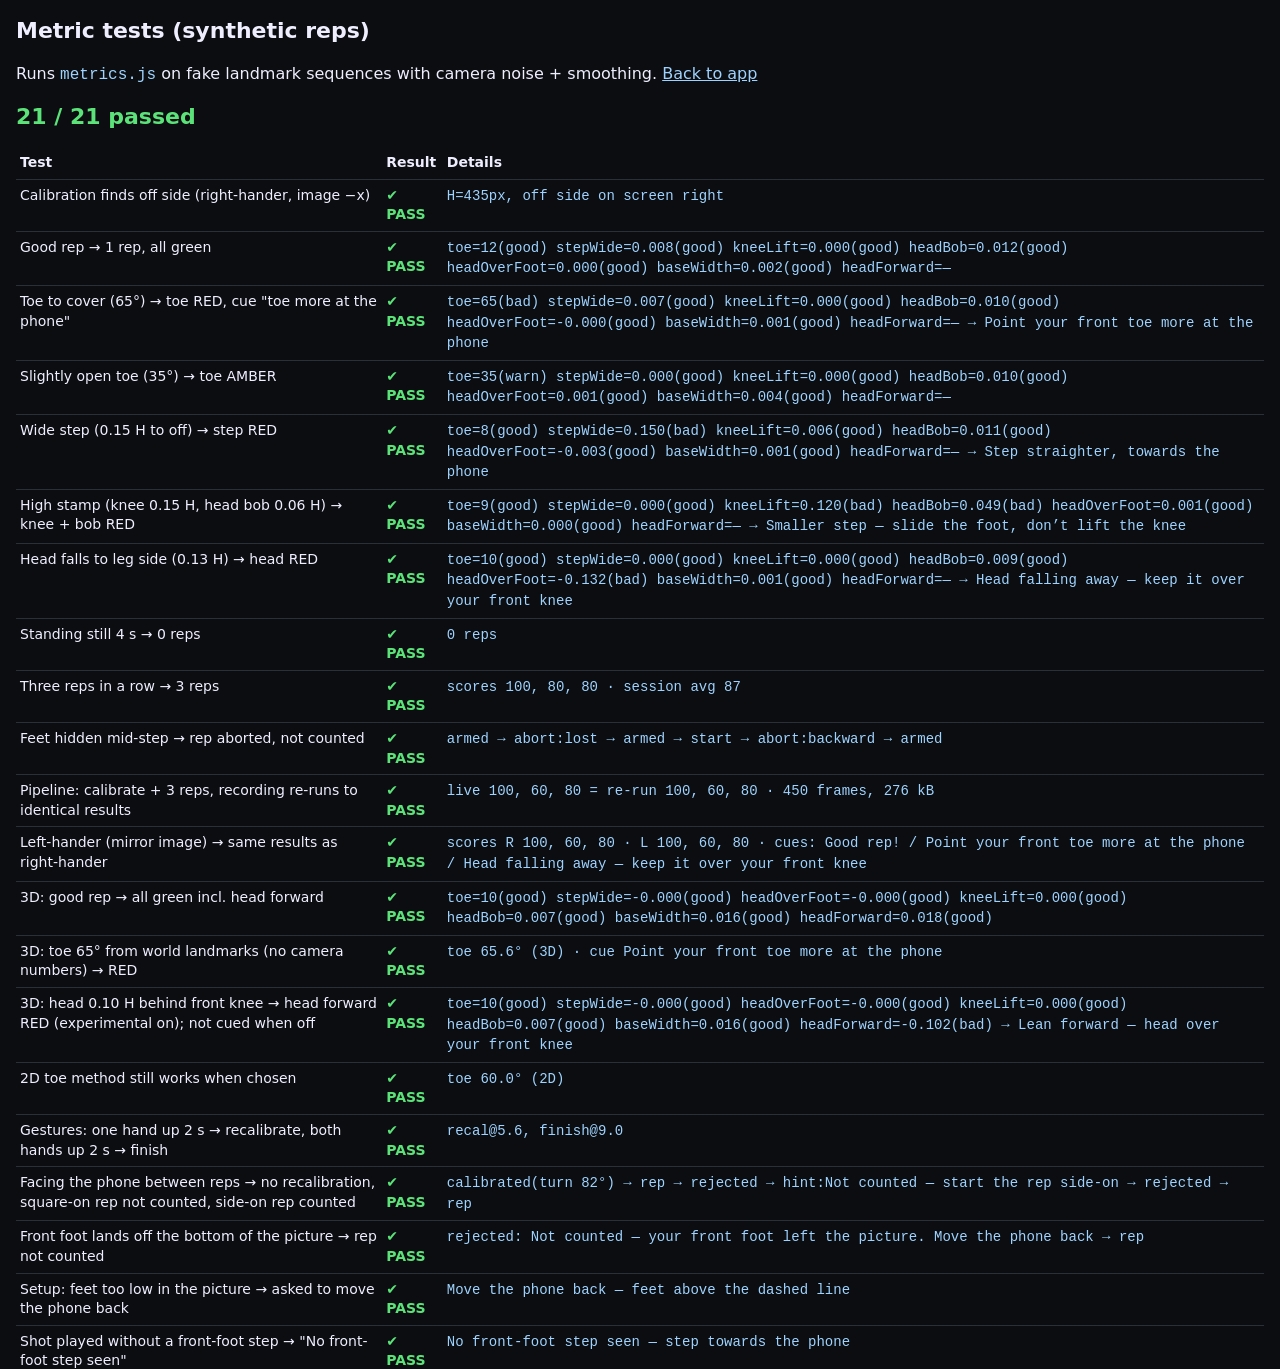
==== commit da04ec4b: "One clear cue: drop unreliable 3D checks from grading; say when no step is seen From the 21:39 sessi" ====
--- a/test.html
+++ b/test.html
@@ -339,8 +339,11 @@
   return `toe ${t.v.toFixed(1)}° (3D) · cue ${r[0].cue}`;
 });
 
-test('3D: head 0.10 H behind front knee → head forward RED', () => {
-  const r = pipeOne({ toe: 10, lean: -0.10 });
+test('3D: head 0.10 H behind front knee → head forward RED (experimental on); not cued when off', () => {
+  const off = pipeOne({ toe: 10, lean: -0.10 });
+  expect(off[0].cue === 'Good rep!' && off[0].metrics.headForward.g === 'bad', 'experimental off should still measure but not cue: ' + off[0].cue);
+  const c = cloneDefaults(); c.experimental = true;
+  const r = pipeOne({ toe: 10, lean: -0.10 }, c);
   expect(r.length === 1, 'reps=' + r.length);
   const h = r[0].metrics.headForward;
   expect(h && h.g === 'bad' && h.v < -0.07, 'headForward=' + JSON.stringify(h));
@@ -425,6 +428,17 @@
   return m;
 });
 
+test('Shot played without a front-foot step → "No front-foot step seen"', () => {
+  seed = 61;
+  // calibrate side-on, then open the chest to the phone for 1.5 s without stepping
+  const frames = rawFrames([{ type: 'still', dur: 3.2, opts: {} }, { type: 'still', dur: 1.5, opts: { square: true } }, { type: 'still', dur: 1, opts: {} }]);
+  const p = new Pipeline(cfg);
+  const said = [];
+  for (const f of frames) { const o = p.push(f.raw, f.world, f.t, W, H_IMG); if (o.rejected) said.push(o.rejected); if (o.result) said.push('rep'); }
+  expect(said.length === 1 && /No front-foot step/.test(said[0]), said.join(' | ') || 'nothing said');
+  return said[0];
+});
+
 const rows = document.getElementById('rows');
 let pass = 0;
 for (const t of tests) {
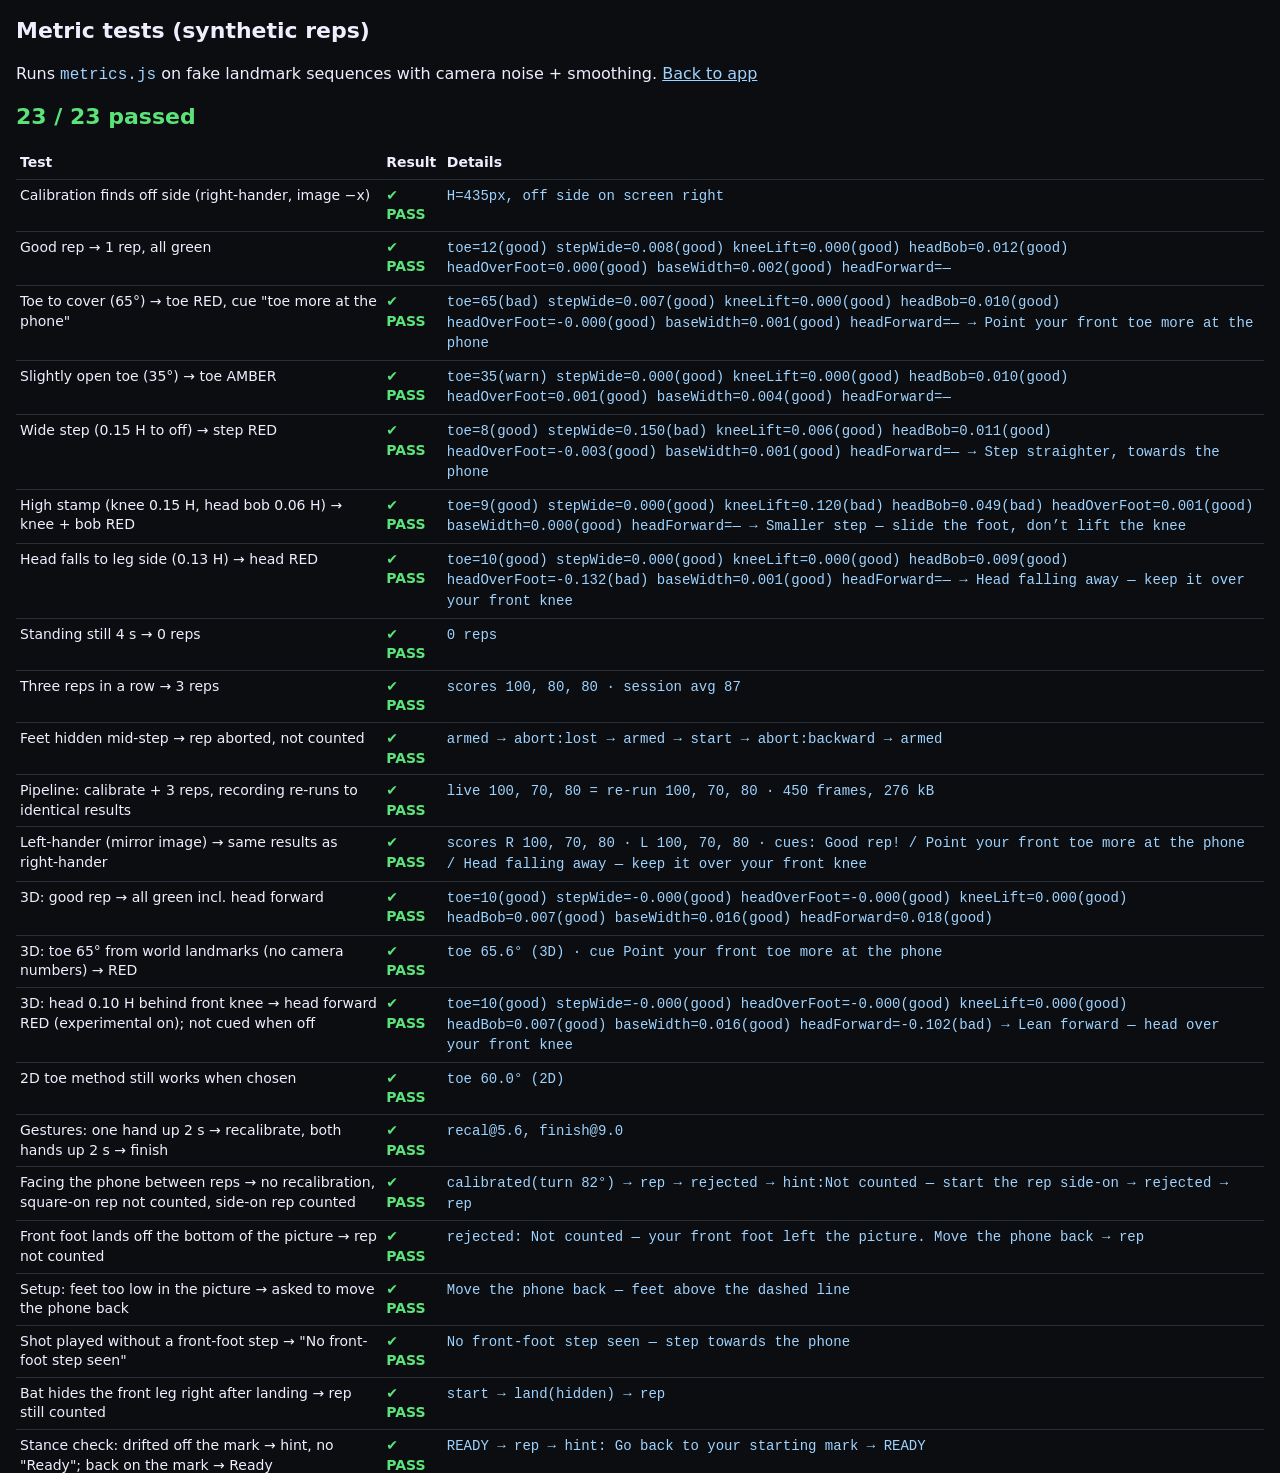
==== commit fe0b7cbe: "Cope with the bat hiding the front leg; stance check + Ready before every rep From the 21:55 session" ====
--- a/test.html
+++ b/test.html
@@ -420,7 +420,7 @@
 
 test('Setup: feet too low in the picture → asked to move the phone back', () => {
   const frames = rawFrames([{ type: 'still', dur: 1, opts: {} }]);
-  const low = frames.map((f) => ({ ...f, raw: f.raw.map((q) => ({ ...q, y: q.y + 0.12 })) }));
+  const low = frames.map((f) => ({ ...f, raw: f.raw.map((q) => ({ ...q, y: q.y + 0.18 })) }));
   const p = new Pipeline(cfg);
   let m = '';
   for (const f of low) { const o = p.push(f.raw, f.world, f.t, W, H_IMG); if (o.msg) m = o.msg.text; }
@@ -437,6 +437,46 @@
   for (const f of frames) { const o = p.push(f.raw, f.world, f.t, W, H_IMG); if (o.rejected) said.push(o.rejected); if (o.result) said.push('rep'); }
   expect(said.length === 1 && /No front-foot step/.test(said[0]), said.join(' | ') || 'nothing said');
   return said[0];
+});
+
+// hide the front leg (knee, ankle, heel, toe) like a bat in front of the pad
+const hideFrontLeg = (f) => ({ ...f, raw: f.raw.map((q, i) => ([25, 27, 29, 31].includes(i) ? { ...q, visibility: 0.1 } : q)) });
+
+test('Bat hides the front leg right after landing → rep still counted', () => {
+  seed = 71;
+  // step lands at ~3.05 s; front leg hidden from 3.0 s for 1.2 s
+  const frames = rawFrames([{ type: 'still', dur: 2.6, opts: {} }, ...oneRep({ toe: 10 }).slice(1)]).map((f) => (f.t >= 3.0 && f.t < 4.2 ? hideFrontLeg(f) : f));
+  const p = new Pipeline(cfg);
+  const log = [];
+  for (const f of frames) {
+    const o = p.push(f.raw, f.world, f.t, W, H_IMG);
+    if (o.ev && o.ev.type !== 'armed') log.push(o.ev.type + (o.ev.reason ? ':' + o.ev.reason : '') + (o.ev.hidden ? '(hidden)' : ''));
+    if (o.rejected) log.push('said: ' + o.rejected);
+  }
+  expect(log.includes('rep') && !log.some((x) => x.startsWith('abort')) && !log.some((x) => x.includes('No front-foot step')), log.join(' → '));
+  return log.join(' → ');
+});
+
+test('Stance check: drifted off the mark → hint, no "Ready"; back on the mark → Ready', () => {
+  seed = 81;
+  const base = rawFrames([{ type: 'still', dur: 2.6, opts: {} }, ...oneRep({ toe: 10 }).slice(0, 4)]); // calibrate, rep, step back
+  let t0 = base[base.length - 1].t + 1 / FPS;
+  const shift = (fr, dx) => fr.map((f) => ({ ...f, t: quantizeTime((t0 += 1 / FPS)), raw: f.raw.map((q) => ({ ...q, x: q.x + dx })) }));
+  const still = rawFrames([{ type: 'still', dur: 1.5, opts: {} }]);
+  const longStill = rawFrames([{ type: 'still', dur: 3.5, opts: {} }]); // long enough that the app tries to arm there
+  const frames = [...base, ...shift(longStill, 0.12), ...shift(still, 0)]; // 0.12 of the picture ≈ 0.2 H off the mark
+  const p = new Pipeline(cfg);
+  const log = [];
+  for (const f of frames) {
+    const o = p.push(f.raw, f.world, f.t, W, H_IMG);
+    if (o.stanceIssue) log.push('hint: ' + o.stanceIssue);
+    if (o.ev && o.ev.type === 'armed') log.push('READY');
+    if (o.result) log.push('rep');
+  }
+  const i = log.indexOf('rep');
+  const after = log.slice(i + 1);
+  expect(after[0] && after[0].includes('starting mark') && after.includes('READY') && after.indexOf('READY') > 0, log.join(' → '));
+  return log.join(' → ');
 });
 
 const rows = document.getElementById('rows');
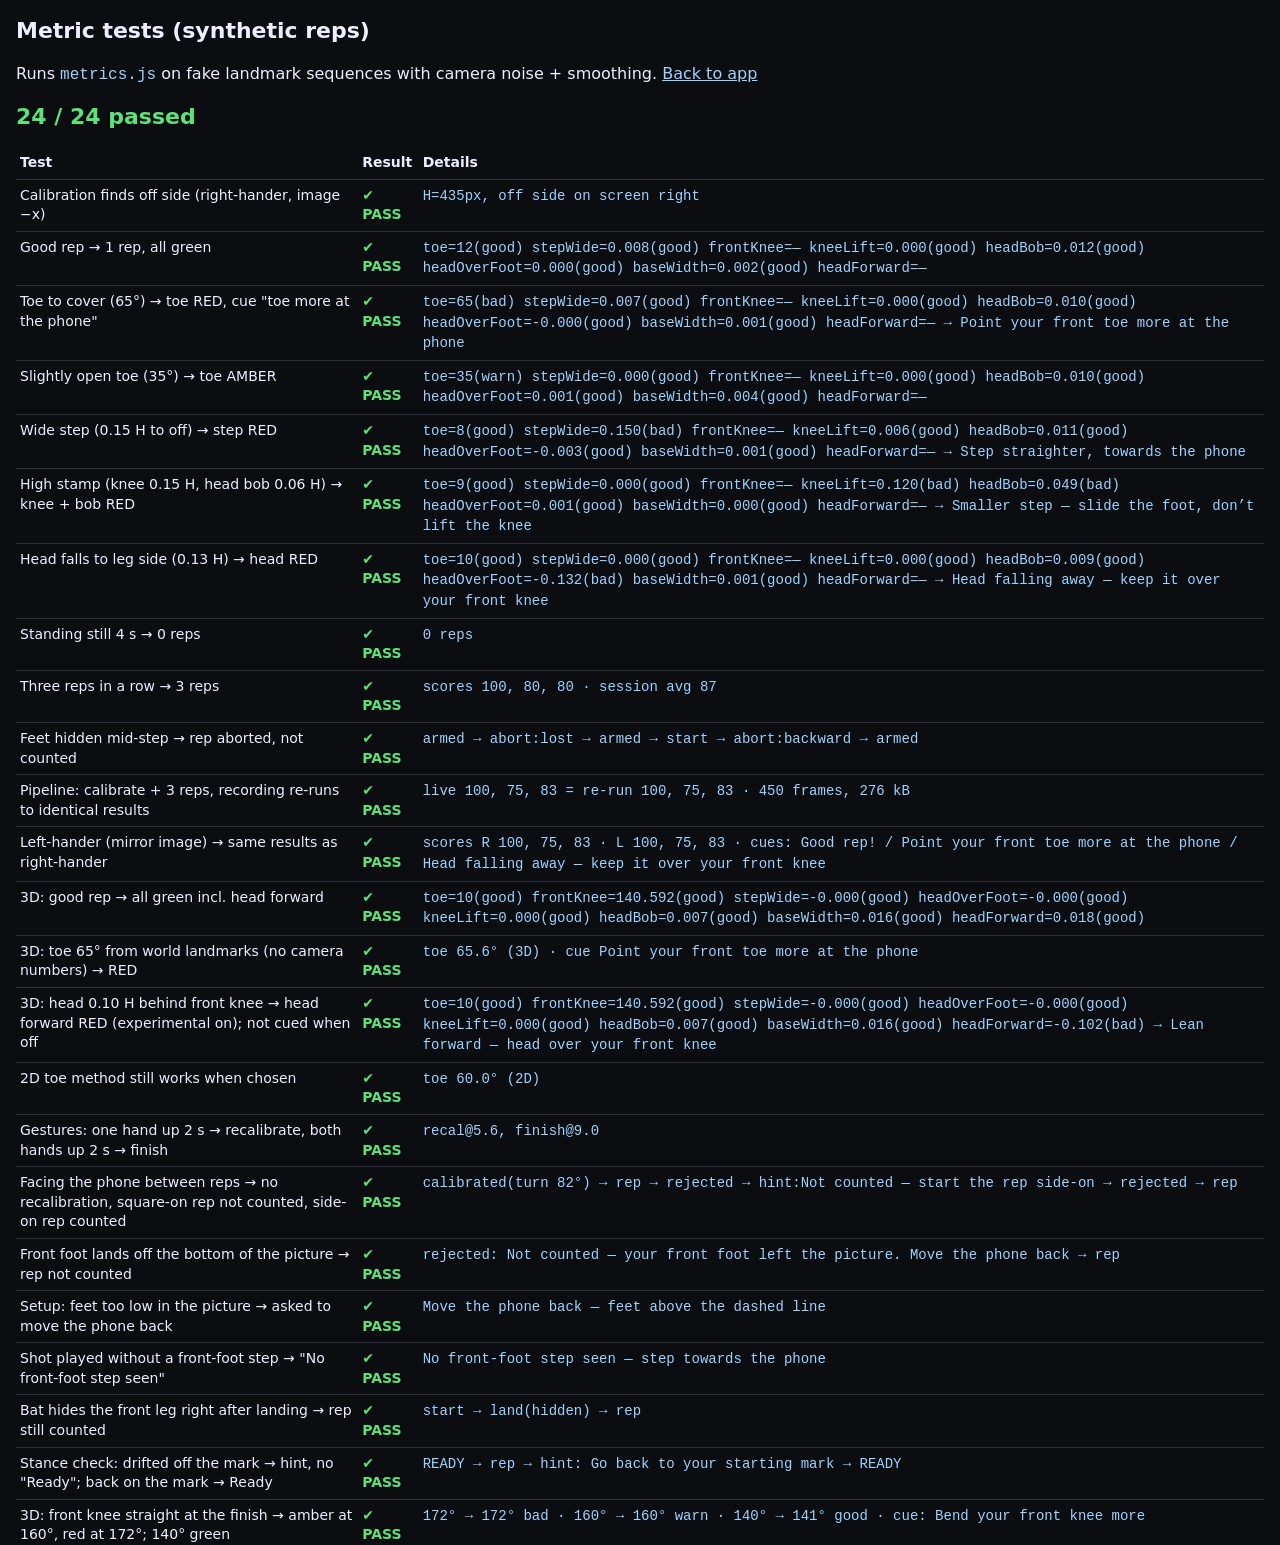
==== commit d2a00156: "Add 'Front knee' check using professional ranges from CricketShotQualityAI - New check: front-knee b" ====
--- a/test.html
+++ b/test.html
@@ -99,6 +99,14 @@
     const [x, y] = img(p); P[i] = { x, y, z: 0 };
   }
   P[0].z = noseZ; P[25].z = kneeZ; P[27].z = heelZ + 0.05; P[29].z = heelZ;
+  // front knee: ~170° in stance, bent to o.kneeAng (default 140°, inside the pro range) at landing
+  {
+    const theta = (lerp(170, o.kneeAng ?? 140, s) * Math.PI) / 180;
+    const Hh = P[23], A = P[27];
+    const half = Math.hypot(A.x - Hh.x, A.y - Hh.y, A.z - Hh.z) / 2;
+    P[25] = { x: (Hh.x + A.x) / 2, y: (Hh.y + A.y) / 2, z: (Hh.z + A.z) / 2 - half / Math.tan(theta / 2) };
+    P[0].z = P[25].z - (o.lean ?? 0.02) * BODY_M * s;
+  }
   // side-on stance: front (left) shoulder nearer the camera; o.square = chest turned to the camera
   P[11].z = o.square ? 0 : -0.16; P[12].z = o.square ? 0 : 0.16;
   if (o.square) { P[11].x = 0.18; P[12].x = -0.18; }
@@ -479,6 +487,19 @@
   return log.join(' → ');
 });
 
+test('3D: front knee straight at the finish → amber at 160°, red at 172°; 140° green', () => {
+  const r = pipeOne({ toe: 10, kneeAng: 172 });
+  expect(r.length === 1, 'reps=' + r.length);
+  const k = r[0].metrics.frontKnee;
+  expect(k && k.g === 'bad' && Math.abs(k.v - 172) < 8, 'frontKnee=' + JSON.stringify(k));
+  expect(r[0].cue === 'Bend your front knee more', 'cue=' + r[0].cue);
+  const a = pipeOne({ toe: 10, kneeAng: 160 })[0].metrics.frontKnee;
+  expect(a && a.g === 'warn', '160° should be amber: ' + JSON.stringify(a));
+  const ok = pipeOne({ toe: 10, kneeAng: 140 })[0].metrics.frontKnee;
+  expect(ok && ok.g === 'good' && Math.abs(ok.v - 140) < 8, '140° should be green: ' + JSON.stringify(ok));
+  return `172° → ${k.v.toFixed(0)}° ${k.g} · 160° → ${a.v.toFixed(0)}° ${a.g} · 140° → ${ok.v.toFixed(0)}° ${ok.g} · cue: ${r[0].cue}`;
+});
+
 const rows = document.getElementById('rows');
 let pass = 0;
 for (const t of tests) {
